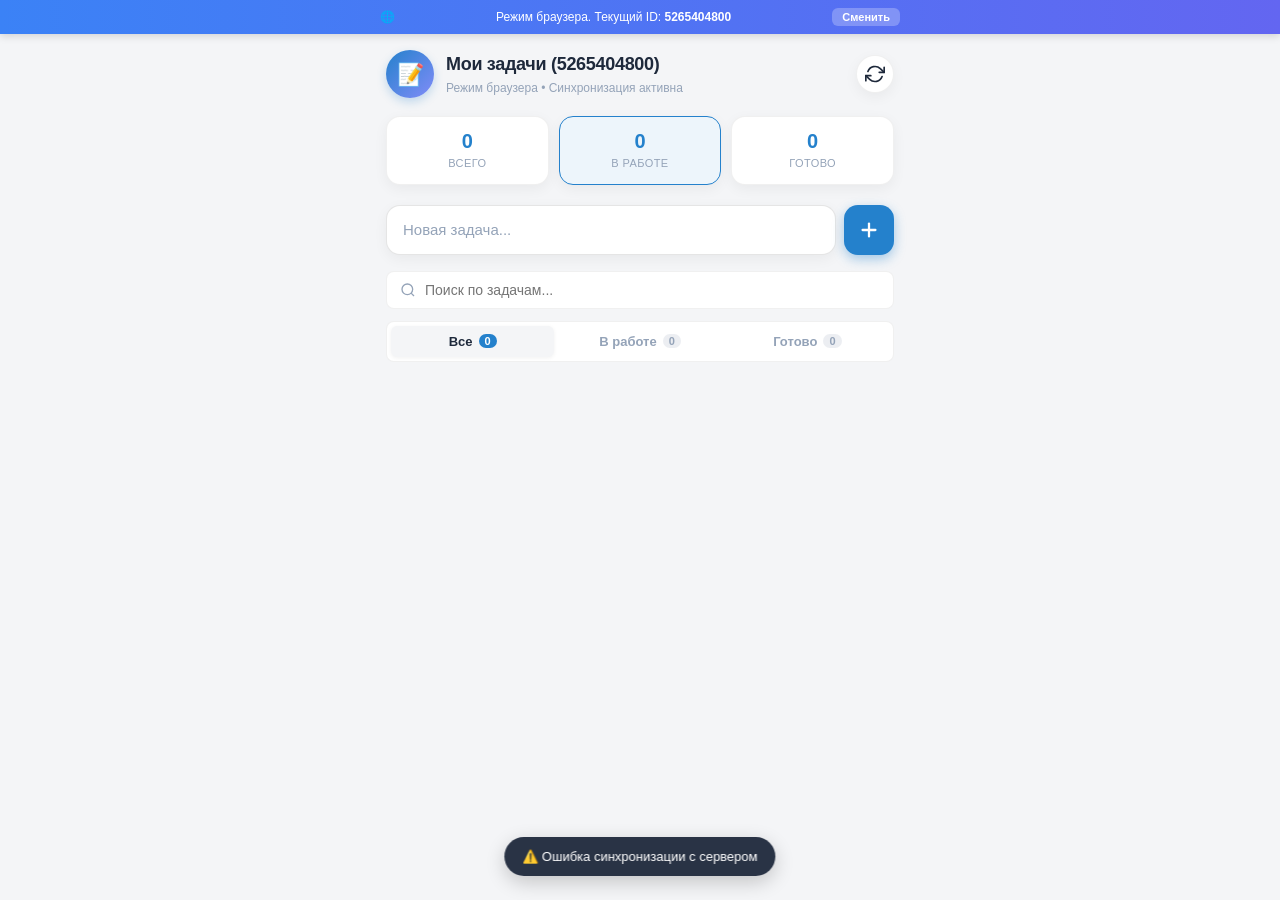
==== webapp/index.html @ 16c37aaf "Добавлен веб-интерфейс, обновлены todo.py и bot.py" ====
<!DOCTYPE html>
<html lang="ru">
<head>
  <meta charset="UTF-8">
  <meta name="viewport" content="width=device-width, initial-scale=1.0, maximum-scale=1.0, user-scalable=no, viewport-fit=cover">
  <title>Todo Mini App</title>
  <!-- Telegram WebApp SDK -->
  <script src="https://telegram.org/js/telegram-web-app.js"></script>
  <!-- Подключение стилей -->
  <link rel="stylesheet" href="style.css">
</head>
<body>
  <!-- Панель для тестирования в обычном браузере (вне Telegram) -->
  <div id="browser-banner" class="browser-banner hidden">
    <div class="browser-banner-content">
      <span class="browser-icon">🌐</span>
      <span class="browser-text">Режим браузера. Текущий ID: <strong id="banner-user-id">local</strong></span>
      <button id="switch-user-btn" class="banner-btn" title="Сменить ID">Сменить</button>
    </div>
  </div>

  <div class="app-container">
    <!-- Шапка приложения -->
    <header class="app-header">
      <div class="user-profile">
        <div class="avatar" id="user-avatar">📝</div>
        <div class="user-details">
          <h1 id="user-name">Мои задачи</h1>
          <p id="user-subtitle" class="user-subtitle">Синхронизация с ботом</p>
        </div>
        <button id="refresh-btn" class="icon-btn" title="Обновить список" aria-label="Обновить">
          <svg viewBox="0 0 24 24" width="20" height="20" stroke="currentColor" stroke-width="2" fill="none" stroke-linecap="round" stroke-linejoin="round">
            <polyline points="23 4 23 10 17 10"></polyline>
            <polyline points="1 20 1 14 7 14"></polyline>
            <path d="M3.51 9a9 9 0 0 1 14.85-3.36L23 10M1 14l4.64 4.36A9 9 0 0 0 20.49 15"></path>
          </svg>
        </button>
      </div>

      <!-- Карточки статистики -->
      <div class="stats-row">
        <div class="stat-card" data-filter="all">
          <div class="stat-number" id="stat-total">0</div>
          <div class="stat-label">Всего</div>
        </div>
        <div class="stat-card active" data-filter="pending">
          <div class="stat-number" id="stat-pending">0</div>
          <div class="stat-label">В работе</div>
        </div>
        <div class="stat-card" data-filter="completed">
          <div class="stat-number" id="stat-completed">0</div>
          <div class="stat-label">Готово</div>
        </div>
      </div>
    </header>

    <!-- Поле быстрого добавления задачи -->
    <section class="add-section">
      <form id="add-task-form" class="add-form">
        <input 
          type="text" 
          id="new-task-input" 
          class="task-input" 
          placeholder="Новая задача..." 
          autocomplete="off"
          maxlength="250"
        />
        <button type="submit" id="add-task-btn" class="add-btn" aria-label="Добавить задачу">
          <svg viewBox="0 0 24 24" width="22" height="22" stroke="currentColor" stroke-width="2.5" fill="none" stroke-linecap="round" stroke-linejoin="round">
            <line x1="12" y1="5" x2="12" y2="19"></line>
            <line x1="5" y1="12" x2="19" y2="12"></line>
          </svg>
        </button>
      </form>
    </section>

    <!-- Поиск и фильтрация -->
    <section class="controls-section">
      <div class="search-box">
        <svg class="search-icon" viewBox="0 0 24 24" width="16" height="16" stroke="currentColor" stroke-width="2" fill="none">
          <circle cx="11" cy="11" r="8"></circle>
          <line x1="21" y1="21" x2="16.65" y2="16.65"></line>
        </svg>
        <input type="text" id="search-input" class="search-input" placeholder="Поиск по задачам..." />
        <button id="clear-search-btn" class="clear-search-btn hidden" aria-label="Очистить поиск">&times;</button>
      </div>

      <div class="tabs-nav">
        <button class="tab-btn active" data-tab="all">Все <span class="tab-badge" id="tab-badge-all">0</span></button>
        <button class="tab-btn" data-tab="pending">В работе <span class="tab-badge" id="tab-badge-pending">0</span></button>
        <button class="tab-btn" data-tab="completed">Готово <span class="tab-badge" id="tab-badge-completed">0</span></button>
      </div>
    </section>

    <!-- Список задач -->
    <main class="tasks-container">
      <div id="loading-indicator" class="loading-state">
        <div class="spinner"></div>
        <p>Загрузка задач...</p>
      </div>

      <div id="empty-state" class="empty-state hidden">
        <div class="empty-icon">🏖️</div>
        <h3 id="empty-title">Дел пока нет!</h3>
        <p id="empty-desc">Напишите новую задачу в поле выше или отправьте сообщение боту.</p>
      </div>

      <ul id="tasks-list" class="tasks-list">
        <!-- Задачи генерируются динамически через JS -->
      </ul>

      <!-- Кнопка очистки выполненных -->
      <div id="clear-completed-wrapper" class="clear-completed-wrapper hidden">
        <button id="clear-completed-btn" class="clear-completed-btn">
          🗑️ Очистить выполненные
        </button>
      </div>
    </main>
  </div>

  <!-- Всплывающие уведомления (Toast) -->
  <div id="toast" class="toast hidden"></div>

  <!-- Подключение скрипта приложения -->
  <script src="app.js"></script>
</body>
</html>
---- webapp/style.css ----
/* ==========================================================================
   Todo Mini App - Стили с поддержкой Telegram WebApp Theme Variables
   ========================================================================== */

:root {
  /* Системные переменные Telegram с дефолтными значениями (Светлая тема) */
  --bg-color: var(--tg-theme-bg-color, #f4f5f7);
  --secondary-bg: var(--tg-theme-secondary-bg-color, #ffffff);
  --section-bg: var(--tg-theme-section-bg-color, #ffffff);
  --text-color: var(--tg-theme-text-color, #1e293b);
  --hint-color: var(--tg-theme-hint-color, #94a3b8);
  --link-color: var(--tg-theme-link-color, #2563eb);
  --btn-color: var(--tg-theme-button-color, #2481cc);
  --btn-text-color: var(--tg-theme-button-text-color, #ffffff);
  --destructive-color: var(--tg-theme-destructive-text-color, #ef4444);
  
  /* Акцентные цвета и тени */
  --accent-blue: #3b82f6;
  --accent-green: #10b981;
  --accent-purple: #8b5cf6;
  --card-border: rgba(0, 0, 0, 0.06);
  --card-shadow: 0 4px 14px rgba(0, 0, 0, 0.05);
  --input-border: rgba(0, 0, 0, 0.1);
  --radius-sm: 8px;
  --radius-md: 14px;
  --radius-lg: 20px;
  --transition: all 0.2s cubic-bezier(0.4, 0, 0.2, 1);
}

/* Автоматическая адаптация для тёмной темы браузера при отсутствии Telegram WebApp */
@media (prefers-color-scheme: dark) {
  :root:not([data-theme="light"]) {
    --bg-color: var(--tg-theme-bg-color, #0f172a);
    --secondary-bg: var(--tg-theme-secondary-bg-color, #1e293b);
    --section-bg: var(--tg-theme-section-bg-color, #1e293b);
    --text-color: var(--tg-theme-text-color, #f8fafc);
    --hint-color: var(--tg-theme-hint-color, #64748b);
    --link-color: var(--tg-theme-link-color, #60a5fa);
    --btn-color: var(--tg-theme-button-color, #38bdf8);
    --card-border: rgba(255, 255, 255, 0.08);
    --card-shadow: 0 4px 16px rgba(0, 0, 0, 0.3);
    --input-border: rgba(255, 255, 255, 0.12);
  }
}

* {
  box-sizing: border-box;
  margin: 0;
  padding: 0;
  -webkit-tap-highlight-color: transparent;
}

body {
  font-family: -apple-system, BlinkMacSystemFont, "Segoe UI", Roboto, Helvetica, Arial, sans-serif;
  background-color: var(--bg-color);
  color: var(--text-color);
  line-height: 1.5;
  font-size: 15px;
  padding-bottom: calc(30px + env(safe-area-inset-bottom));
  padding-top: env(safe-area-inset-top);
  overflow-x: hidden;
  user-select: none;
  -webkit-user-select: none;
}

/* Баннер браузера для тестирования */
.browser-banner {
  background: linear-gradient(90deg, #3b82f6, #6366f1);
  color: #ffffff;
  padding: 8px 14px;
  font-size: 12px;
  font-weight: 500;
  position: sticky;
  top: 0;
  z-index: 100;
  box-shadow: 0 2px 8px rgba(0, 0, 0, 0.15);
}
.browser-banner-content {
  max-width: 520px;
  margin: 0 auto;
  display: flex;
  align-items: center;
  justify-content: space-between;
  gap: 8px;
}
.banner-btn {
  background: rgba(255, 255, 255, 0.25);
  border: none;
  color: #fff;
  padding: 3px 10px;
  border-radius: 6px;
  font-size: 11px;
  font-weight: 600;
  cursor: pointer;
  transition: var(--transition);
}
.banner-btn:hover {
  background: rgba(255, 255, 255, 0.4);
}

/* Главный контейнер */
.app-container {
  max-width: 540px;
  margin: 0 auto;
  padding: 16px 16px 80px 16px;
}

/* Шапка приложения */
.app-header {
  margin-bottom: 20px;
}

.user-profile {
  display: flex;
  align-items: center;
  gap: 12px;
  margin-bottom: 18px;
}

.avatar {
  width: 48px;
  height: 48px;
  border-radius: 50%;
  background: linear-gradient(135deg, var(--btn-color), #818cf8);
  color: #fff;
  display: flex;
  align-items: center;
  justify-content: center;
  font-size: 22px;
  font-weight: 700;
  box-shadow: 0 4px 10px rgba(36, 129, 204, 0.25);
  flex-shrink: 0;
}

.user-details {
  flex: 1;
  min-width: 0;
}

.user-details h1 {
  font-size: 18px;
  font-weight: 700;
  letter-spacing: -0.3px;
  white-space: nowrap;
  overflow: hidden;
  text-overflow: ellipsis;
}

.user-subtitle {
  font-size: 12px;
  color: var(--hint-color);
  margin-top: 1px;
}

.icon-btn {
  width: 38px;
  height: 38px;
  border-radius: 50%;
  border: 1px solid var(--card-border);
  background: var(--secondary-bg);
  color: var(--text-color);
  display: flex;
  align-items: center;
  justify-content: center;
  cursor: pointer;
  box-shadow: var(--card-shadow);
  transition: var(--transition);
  flex-shrink: 0;
}

.icon-btn:active {
  transform: scale(0.92);
}

.icon-btn.rotating svg {
  animation: spin 0.8s linear infinite;
}

@keyframes spin {
  from { transform: rotate(0deg); }
  to { transform: rotate(360deg); }
}

/* Статистика в карточках */
.stats-row {
  display: grid;
  grid-template-columns: repeat(3, 1fr);
  gap: 10px;
}

.stat-card {
  background: var(--secondary-bg);
  border: 1px solid var(--card-border);
  padding: 12px 10px;
  border-radius: var(--radius-md);
  text-align: center;
  box-shadow: var(--card-shadow);
  cursor: pointer;
  transition: var(--transition);
}

.stat-card:active {
  transform: translateY(1px);
}

.stat-card.active {
  border-color: var(--btn-color);
  background: color-mix(in srgb, var(--btn-color) 8%, var(--secondary-bg));
}

.stat-number {
  font-size: 20px;
  font-weight: 800;
  color: var(--btn-color);
  line-height: 1.2;
}

.stat-label {
  font-size: 11px;
  font-weight: 500;
  color: var(--hint-color);
  margin-top: 2px;
  text-transform: uppercase;
  letter-spacing: 0.4px;
}

/* Форма добавления задачи */
.add-section {
  margin-bottom: 16px;
}

.add-form {
  display: flex;
  gap: 8px;
  position: relative;
}

.task-input {
  flex: 1;
  background: var(--secondary-bg);
  border: 1.5px solid var(--input-border);
  color: var(--text-color);
  padding: 13px 16px;
  border-radius: var(--radius-md);
  font-size: 15px;
  outline: none;
  box-shadow: var(--card-shadow);
  transition: var(--transition);
  user-select: text;
  -webkit-user-select: text;
}

.task-input:focus {
  border-color: var(--btn-color);
  box-shadow: 0 0 0 3px color-mix(in srgb, var(--btn-color) 20%, transparent);
}

.task-input::placeholder {
  color: var(--hint-color);
}

.add-btn {
  width: 50px;
  height: 50px;
  border-radius: var(--radius-md);
  border: none;
  background: var(--btn-color);
  color: var(--btn-text-color);
  display: flex;
  align-items: center;
  justify-content: center;
  cursor: pointer;
  box-shadow: 0 4px 12px color-mix(in srgb, var(--btn-color) 40%, transparent);
  transition: var(--transition);
  flex-shrink: 0;
}

.add-btn:active {
  transform: scale(0.94);
}

/* Поиск и фильтры */
.controls-section {
  margin-bottom: 16px;
  display: flex;
  flex-direction: column;
  gap: 12px;
}

.search-box {
  position: relative;
  display: flex;
  align-items: center;
}

.search-icon {
  position: absolute;
  left: 14px;
  color: var(--hint-color);
  pointer-events: none;
}

.search-input {
  width: 100%;
  background: var(--secondary-bg);
  border: 1px solid var(--card-border);
  color: var(--text-color);
  padding: 10px 38px 10px 38px;
  border-radius: var(--radius-sm);
  font-size: 14px;
  outline: none;
  transition: var(--transition);
  user-select: text;
  -webkit-user-select: text;
}

.search-input:focus {
  border-color: var(--btn-color);
}

.clear-search-btn {
  position: absolute;
  right: 10px;
  background: none;
  border: none;
  font-size: 18px;
  color: var(--hint-color);
  cursor: pointer;
  padding: 4px 8px;
}

.tabs-nav {
  display: flex;
  background: var(--secondary-bg);
  padding: 4px;
  border-radius: var(--radius-sm);
  border: 1px solid var(--card-border);
  gap: 4px;
}

.tab-btn {
  flex: 1;
  background: transparent;
  border: none;
  color: var(--hint-color);
  padding: 8px 10px;
  border-radius: 6px;
  font-size: 13px;
  font-weight: 600;
  cursor: pointer;
  display: flex;
  align-items: center;
  justify-content: center;
  gap: 6px;
  transition: var(--transition);
}

.tab-btn.active {
  background: var(--bg-color);
  color: var(--text-color);
  box-shadow: 0 1px 4px rgba(0, 0, 0, 0.06);
}

.tab-badge {
  font-size: 11px;
  background: color-mix(in srgb, var(--hint-color) 18%, transparent);
  color: var(--hint-color);
  padding: 1px 6px;
  border-radius: 10px;
  font-weight: 700;
}

.tab-btn.active .tab-badge {
  background: var(--btn-color);
  color: var(--btn-text-color);
}

/* Список задач */
.tasks-container {
  min-height: 200px;
}

.loading-state {
  display: flex;
  flex-direction: column;
  align-items: center;
  justify-content: center;
  padding: 50px 0;
  color: var(--hint-color);
  gap: 12px;
}

.spinner {
  width: 32px;
  height: 32px;
  border: 3px solid rgba(0, 0, 0, 0.1);
  border-top-color: var(--btn-color);
  border-radius: 50%;
  animation: spin 0.8s linear infinite;
}

.empty-state {
  text-align: center;
  padding: 60px 20px;
  color: var(--hint-color);
}

.empty-icon {
  font-size: 48px;
  margin-bottom: 12px;
}

.empty-state h3 {
  font-size: 16px;
  color: var(--text-color);
  font-weight: 600;
  margin-bottom: 6px;
}

.empty-state p {
  font-size: 13px;
  max-width: 300px;
  margin: 0 auto;
}

.tasks-list {
  list-style: none;
  display: flex;
  flex-direction: column;
  gap: 8px;
}

/* Элемент задачи */
.task-item {
  background: var(--secondary-bg);
  border: 1px solid var(--card-border);
  border-radius: var(--radius-md);
  padding: 12px 14px;
  display: flex;
  align-items: center;
  gap: 12px;
  box-shadow: var(--card-shadow);
  transition: transform 0.2s ease, opacity 0.2s ease, border-color 0.2s ease;
  user-select: text;
  -webkit-user-select: text;
  animation: slideIn 0.25s cubic-bezier(0.16, 1, 0.3, 1);
}

@keyframes slideIn {
  from {
    opacity: 0;
    transform: translateY(6px);
  }
  to {
    opacity: 1;
    transform: translateY(0);
  }
}

.task-item.removing {
  opacity: 0;
  transform: translateX(40px);
}

.task-item.completed {
  opacity: 0.75;
}

/* Чекбокс */
.task-checkbox-wrapper {
  position: relative;
  display: flex;
  align-items: center;
  justify-content: center;
  width: 26px;
  height: 26px;
  cursor: pointer;
  flex-shrink: 0;
}

.task-checkbox {
  width: 22px;
  height: 22px;
  border-radius: 7px;
  border: 2px solid var(--hint-color);
  background: transparent;
  display: flex;
  align-items: center;
  justify-content: center;
  transition: var(--transition);
}

.task-checkbox svg {
  opacity: 0;
  transform: scale(0.5);
  transition: var(--transition);
  stroke: #ffffff;
}

.task-item.completed .task-checkbox {
  background: var(--accent-green);
  border-color: var(--accent-green);
}

.task-item.completed .task-checkbox svg {
  opacity: 1;
  transform: scale(1);
}

/* Текст задачи */
.task-body {
  flex: 1;
  min-width: 0;
  display: flex;
  align-items: center;
  gap: 8px;
}

.task-id-badge {
  font-size: 11px;
  font-weight: 700;
  color: var(--hint-color);
  background: color-mix(in srgb, var(--hint-color) 12%, transparent);
  padding: 2px 6px;
  border-radius: 4px;
  flex-shrink: 0;
}

.task-text {
  font-size: 15px;
  word-break: break-word;
  color: var(--text-color);
  transition: color 0.2s ease, text-decoration 0.2s ease;
  line-height: 1.35;
}

.task-item.completed .task-text {
  text-decoration: line-through;
  color: var(--hint-color);
}

/* Кнопка удаления */
.delete-btn {
  background: transparent;
  border: none;
  color: var(--hint-color);
  width: 32px;
  height: 32px;
  border-radius: 8px;
  display: flex;
  align-items: center;
  justify-content: center;
  cursor: pointer;
  transition: var(--transition);
  flex-shrink: 0;
}

.delete-btn:hover,
.delete-btn:active {
  color: var(--destructive-color);
  background: color-mix(in srgb, var(--destructive-color) 10%, transparent);
}

/* Очистить выполненные */
.clear-completed-wrapper {
  margin-top: 18px;
  text-align: center;
}

.clear-completed-btn {
  background: transparent;
  border: 1px dashed var(--input-border);
  color: var(--hint-color);
  padding: 8px 16px;
  border-radius: var(--radius-sm);
  font-size: 13px;
  cursor: pointer;
  transition: var(--transition);
}

.clear-completed-btn:hover,
.clear-completed-btn:active {
  border-color: var(--destructive-color);
  color: var(--destructive-color);
}

/* Toast сообщения */
.toast {
  position: fixed;
  bottom: 24px;
  left: 50%;
  transform: translateX(-50%) translateY(0);
  background: rgba(30, 41, 59, 0.95);
  color: #fff;
  padding: 10px 18px;
  border-radius: 20px;
  font-size: 13px;
  font-weight: 500;
  box-shadow: 0 6px 20px rgba(0, 0, 0, 0.2);
  z-index: 9999;
  backdrop-filter: blur(8px);
  pointer-events: none;
  animation: toastPop 0.3s ease;
}

@keyframes toastPop {
  from {
    opacity: 0;
    transform: translateX(-50%) translateY(20px);
  }
  to {
    opacity: 1;
    transform: translateX(-50%) translateY(0);
  }
}

.hidden {
  display: none !important;
}
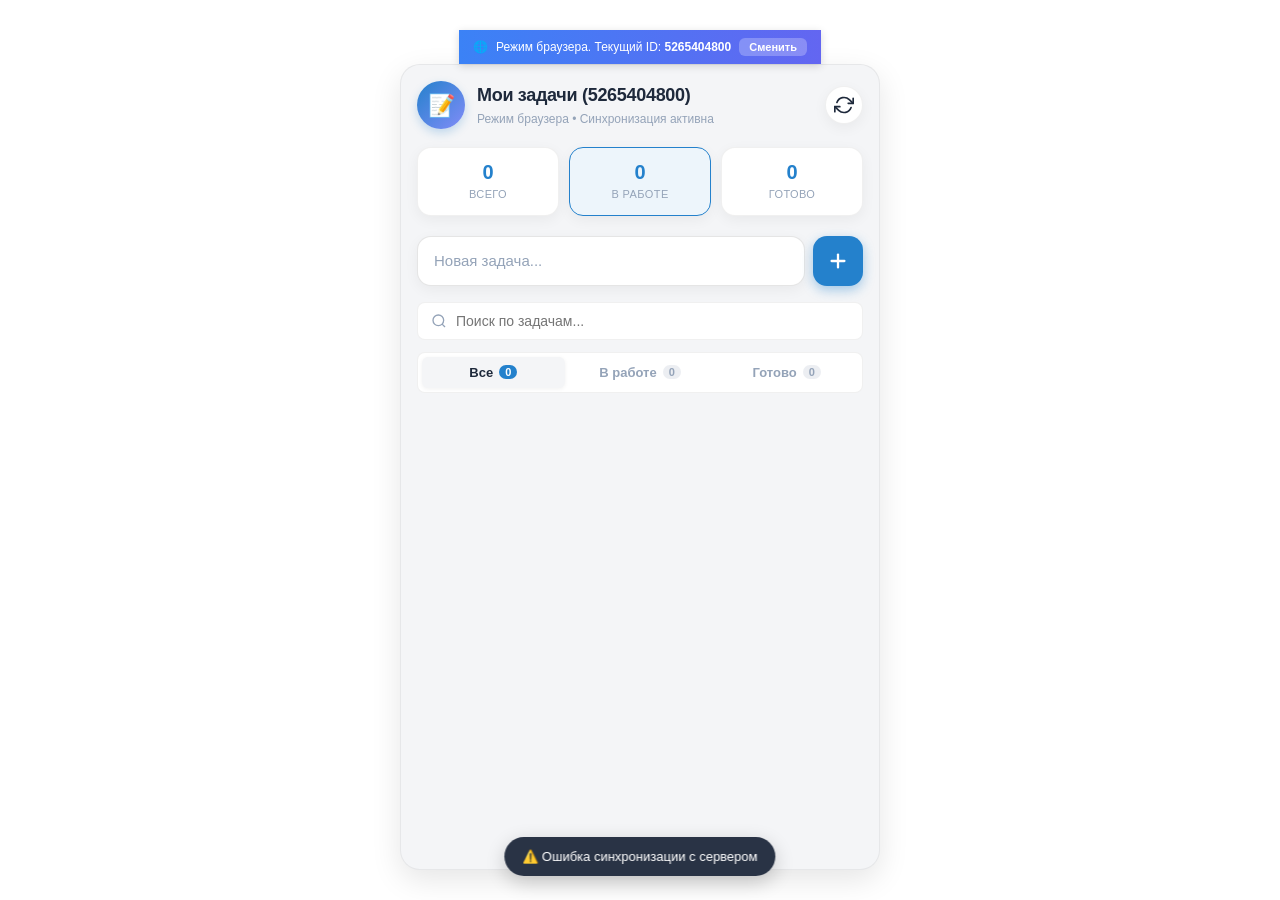
==== commit 092df758: "Remove web_app button, widen task button, narrow reminder button, and restrict fullscreen to mobile " ====
--- a/webapp/index.html
+++ b/webapp/index.html
@@ -2,10 +2,29 @@
 <html lang="ru">
 <head>
   <meta charset="UTF-8">
-  <meta name="viewport" content="width=device-width, initial-scale=1.0, maximum-scale=1.0, user-scalable=no, viewport-fit=cover">
+  <meta name="viewport" content="width=device-width, initial-scale=1.0, maximum-scale=1.0, user-scalable=no, viewport-fit=cover, height=device-height">
   <title>Todo Mini App</title>
   <!-- Telegram WebApp SDK -->
   <script src="https://telegram.org/js/telegram-web-app.js"></script>
+  <script>
+    // Разворачивание на весь экран только на мобильных устройствах, НЕ на компьютере
+    try {
+      if (window.Telegram?.WebApp) {
+        window.Telegram.WebApp.ready();
+        const p = (window.Telegram.WebApp.platform || "").toLowerCase();
+        const isDesktop = ["tdesktop", "macos", "web", "weba", "webk"].includes(p) || window.innerWidth >= 768;
+        if (!isDesktop) {
+          window.Telegram.WebApp.expand();
+          if (typeof window.Telegram.WebApp.requestFullscreen === "function") {
+            window.Telegram.WebApp.requestFullscreen();
+          }
+          if (typeof window.Telegram.WebApp.disableVerticalSwipes === "function") {
+            window.Telegram.WebApp.disableVerticalSwipes();
+          }
+        }
+      }
+    } catch (e) {}
+  </script>
   <!-- Подключение стилей -->
   <link rel="stylesheet" href="style.css">
 </head>
--- a/webapp/style.css
+++ b/webapp/style.css
@@ -50,17 +50,36 @@
   -webkit-tap-highlight-color: transparent;
 }
 
+html {
+  height: 100%;
+  margin: 0;
+  padding: 0;
+  -webkit-text-size-adjust: 100%;
+}
+
 body {
   font-family: -apple-system, BlinkMacSystemFont, "Segoe UI", Roboto, Helvetica, Arial, sans-serif;
   background-color: var(--bg-color);
   color: var(--text-color);
   line-height: 1.5;
   font-size: 15px;
-  padding-bottom: calc(30px + env(safe-area-inset-bottom));
+  margin: 0;
+  padding: 0;
+  padding-bottom: calc(24px + env(safe-area-inset-bottom));
   padding-top: env(safe-area-inset-top);
   overflow-x: hidden;
+  overflow-y: auto;
   user-select: none;
   -webkit-user-select: none;
+  -webkit-overflow-scrolling: touch;
+
+  /* Гарантированное заполнение экрана по высоте */
+  min-height: 100%;
+  min-height: 100vh;
+  min-height: 100dvh;
+  min-height: var(--app-height, var(--tg-viewport-height, 100vh));
+  display: flex;
+  flex-direction: column;
 }
 
 /* Баннер браузера для тестирования */
@@ -98,11 +117,17 @@
   background: rgba(255, 255, 255, 0.4);
 }
 
-/* Главный контейнер */
+/* Главный контейнер на всю доступную высоту */
 .app-container {
+  flex: 1;
+  display: flex;
+  flex-direction: column;
+  width: 100%;
   max-width: 540px;
   margin: 0 auto;
-  padding: 16px 16px 80px 16px;
+  padding: 16px 16px calc(24px + env(safe-area-inset-bottom)) 16px;
+  box-sizing: border-box;
+  min-height: 100%;
 }
 
 /* Шапка приложения */
@@ -377,10 +402,14 @@
 
 /* Список задач */
 .tasks-container {
+  flex: 1;
+  display: flex;
+  flex-direction: column;
   min-height: 200px;
 }
 
 .loading-state {
+  flex: 1;
   display: flex;
   flex-direction: column;
   align-items: center;
@@ -400,8 +429,13 @@
 }
 
 .empty-state {
+  flex: 1;
+  display: flex;
+  flex-direction: column;
+  align-items: center;
+  justify-content: center;
   text-align: center;
-  padding: 60px 20px;
+  padding: 40px 20px;
   color: var(--hint-color);
 }
 
@@ -509,11 +543,12 @@
 
 /* Текст задачи */
 .task-body {
-  flex: 1;
+  flex: 1 1 auto;
   min-width: 0;
   display: flex;
   align-items: center;
   gap: 8px;
+  cursor: pointer;
 }
 
 .task-id-badge {
@@ -527,6 +562,8 @@
 }
 
 .task-text {
+  flex: 1 1 auto;
+  min-width: 0;
   font-size: 15px;
   word-break: break-word;
   color: var(--text-color);
@@ -617,3 +654,80 @@
 .hidden {
   display: none !important;
 }
+
+/* Бейджи и кнопки напоминаний */
+.task-reminder-badge {
+  display: inline-flex;
+  align-items: center;
+  gap: 2px;
+  font-size: 10.5px;
+  font-weight: 600;
+  color: var(--btn-color);
+  background: color-mix(in srgb, var(--btn-color) 12%, transparent);
+  border: 1px solid color-mix(in srgb, var(--btn-color) 25%, transparent);
+  padding: 1px 6px;
+  border-radius: 5px;
+  margin-left: 4px;
+  flex-shrink: 0;
+  white-space: nowrap;
+}
+
+.task-reminder-badge.past {
+  color: #e53935;
+  background: color-mix(in srgb, #e53935 12%, transparent);
+  border-color: color-mix(in srgb, #e53935 25%, transparent);
+}
+
+.remind-btn {
+  background: transparent;
+  border: none;
+  color: var(--hint-color);
+  width: 24px;
+  min-width: 24px;
+  max-width: 24px;
+  height: 28px;
+  padding: 0;
+  border-radius: 6px;
+  display: flex;
+  align-items: center;
+  justify-content: center;
+  cursor: pointer;
+  font-size: 15px;
+  transition: var(--transition);
+  flex-shrink: 0;
+}
+
+.remind-btn:hover,
+.remind-btn:active {
+  color: var(--btn-color);
+  background: color-mix(in srgb, var(--btn-color) 12%, transparent);
+}
+
+.remind-btn.active {
+  color: var(--btn-color);
+}
+
+/* Адаптация для экранов компьютеров и ноутбуков (не на весь экран) */
+@media (min-width: 769px) {
+  body {
+    background-color: var(--secondary-bg);
+    display: flex;
+    align-items: center;
+    justify-content: flex-start;
+    padding: 30px 16px;
+  }
+
+  .app-container {
+    max-width: 480px;
+    width: 100%;
+    margin: 0 auto;
+    background-color: var(--bg-color);
+    border: 1px solid var(--card-border);
+    border-radius: var(--radius-lg);
+    box-shadow: 0 10px 30px rgba(0, 0, 0, 0.1);
+    min-height: auto;
+    max-height: 90vh;
+    overflow-y: auto;
+  }
+}
+
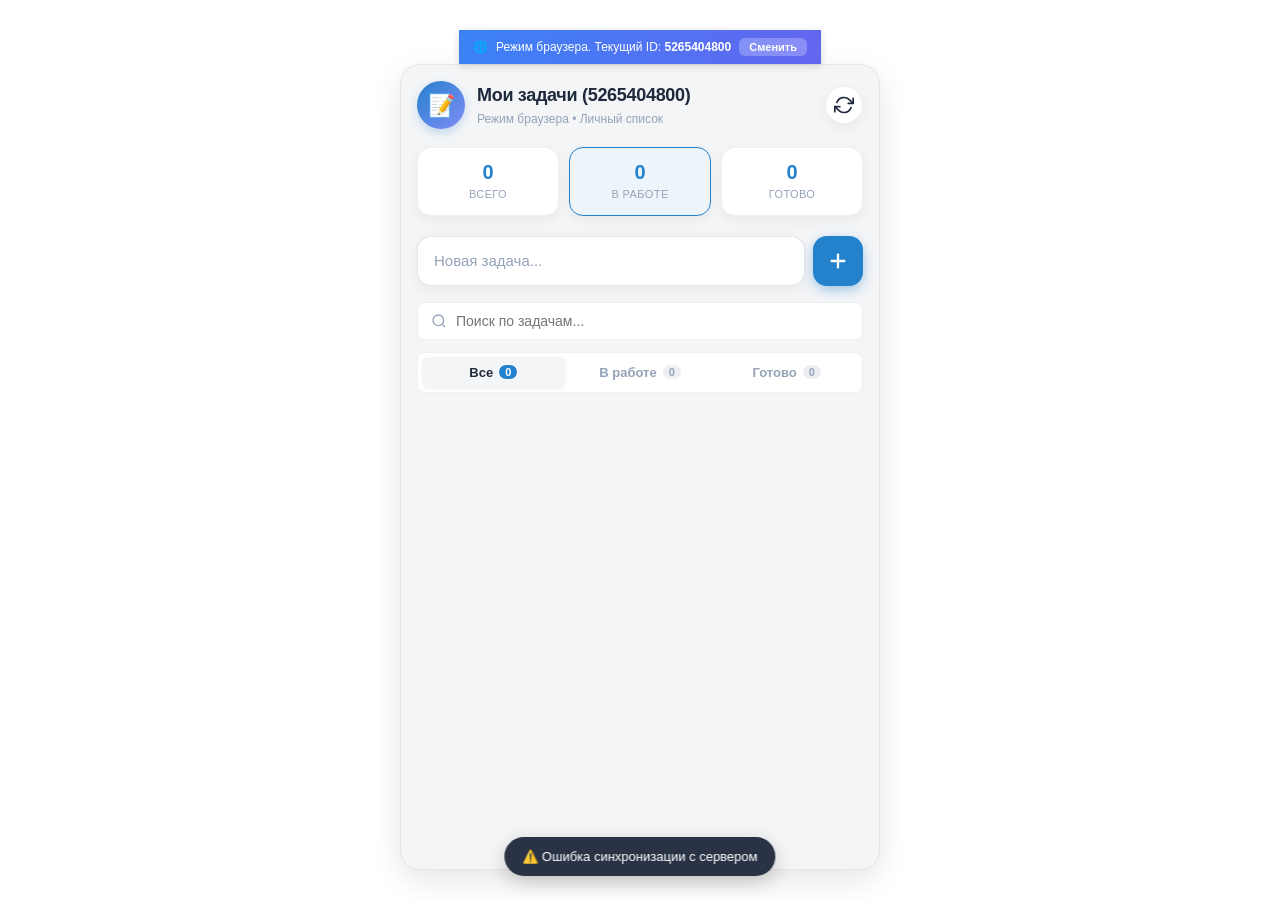
==== commit 3a0a2dfa: "Fix user sync by purging web_ dummy IDs, adding no-cache middleware, and versioning static assets" ====
--- a/webapp/index.html
+++ b/webapp/index.html
@@ -26,7 +26,7 @@
     } catch (e) {}
   </script>
   <!-- Подключение стилей -->
-  <link rel="stylesheet" href="style.css">
+  <link rel="stylesheet" href="style.css?v=2.2.0">
 </head>
 <body>
   <!-- Панель для тестирования в обычном браузере (вне Telegram) -->
@@ -141,6 +141,6 @@
   <div id="toast" class="toast hidden"></div>
 
   <!-- Подключение скрипта приложения -->
-  <script src="app.js"></script>
+  <script src="app.js?v=2.2.0"></script>
 </body>
 </html>
--- a/webapp/style.css
+++ b/webapp/style.css
@@ -128,6 +128,7 @@
   padding: 16px 16px calc(24px + env(safe-area-inset-bottom)) 16px;
   box-sizing: border-box;
   min-height: 100%;
+  max-height: 100%;
 }
 
 /* Шапка приложения */
@@ -726,7 +727,7 @@
     border-radius: var(--radius-lg);
     box-shadow: 0 10px 30px rgba(0, 0, 0, 0.1);
     min-height: auto;
-    max-height: 90vh;
+    max-height: 100%;
     overflow-y: auto;
   }
 }
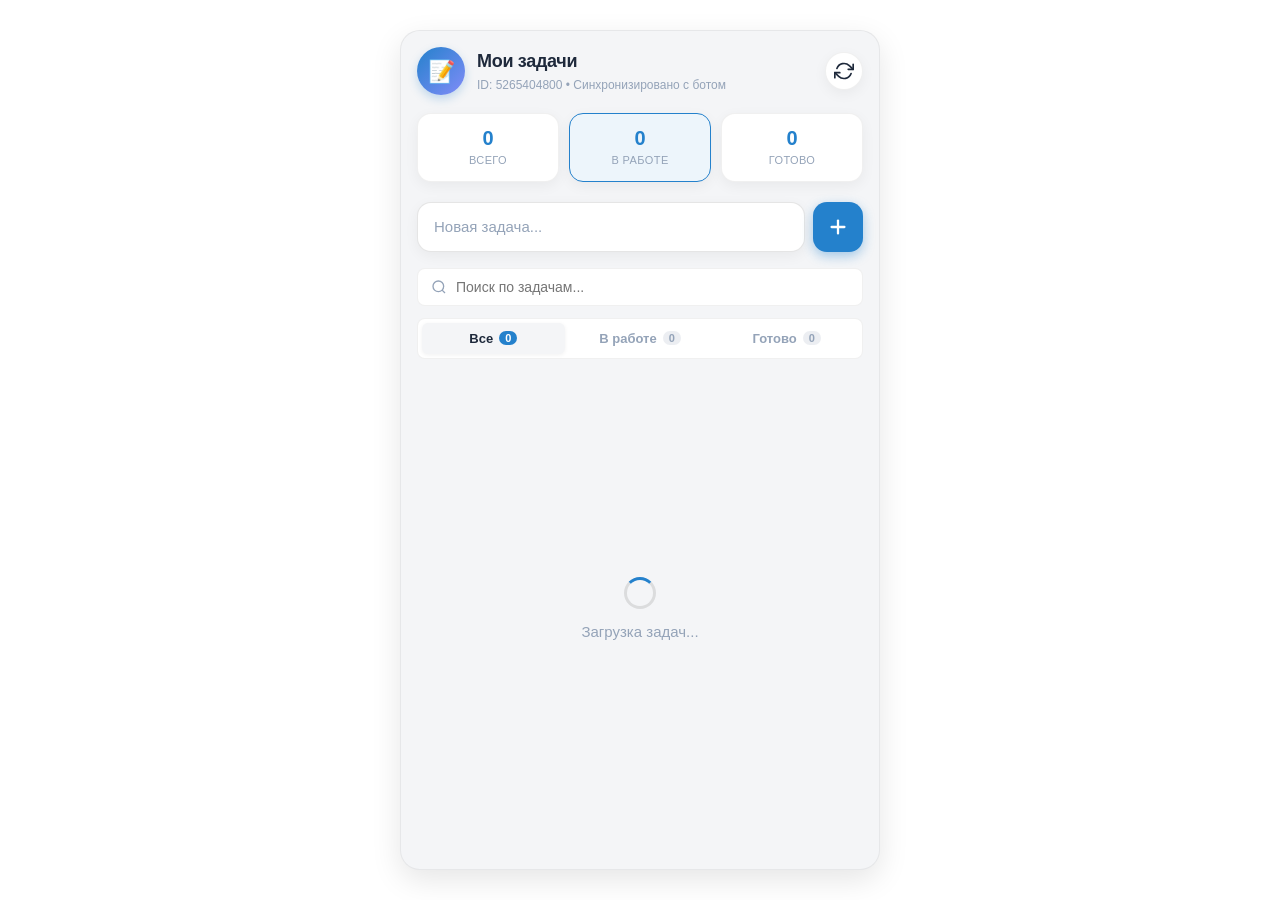
==== commit 8b064836: "Make /webapp, root and menu button open unified Mini App with user tasks" ====
--- a/webapp/index.html
+++ b/webapp/index.html
@@ -29,15 +29,6 @@
   <link rel="stylesheet" href="style.css?v=2.2.0">
 </head>
 <body>
-  <!-- Панель для тестирования в обычном браузере (вне Telegram) -->
-  <div id="browser-banner" class="browser-banner hidden">
-    <div class="browser-banner-content">
-      <span class="browser-icon">🌐</span>
-      <span class="browser-text">Режим браузера. Текущий ID: <strong id="banner-user-id">local</strong></span>
-      <button id="switch-user-btn" class="banner-btn" title="Сменить ID">Сменить</button>
-    </div>
-  </div>
-
   <div class="app-container">
     <!-- Шапка приложения -->
     <header class="app-header">
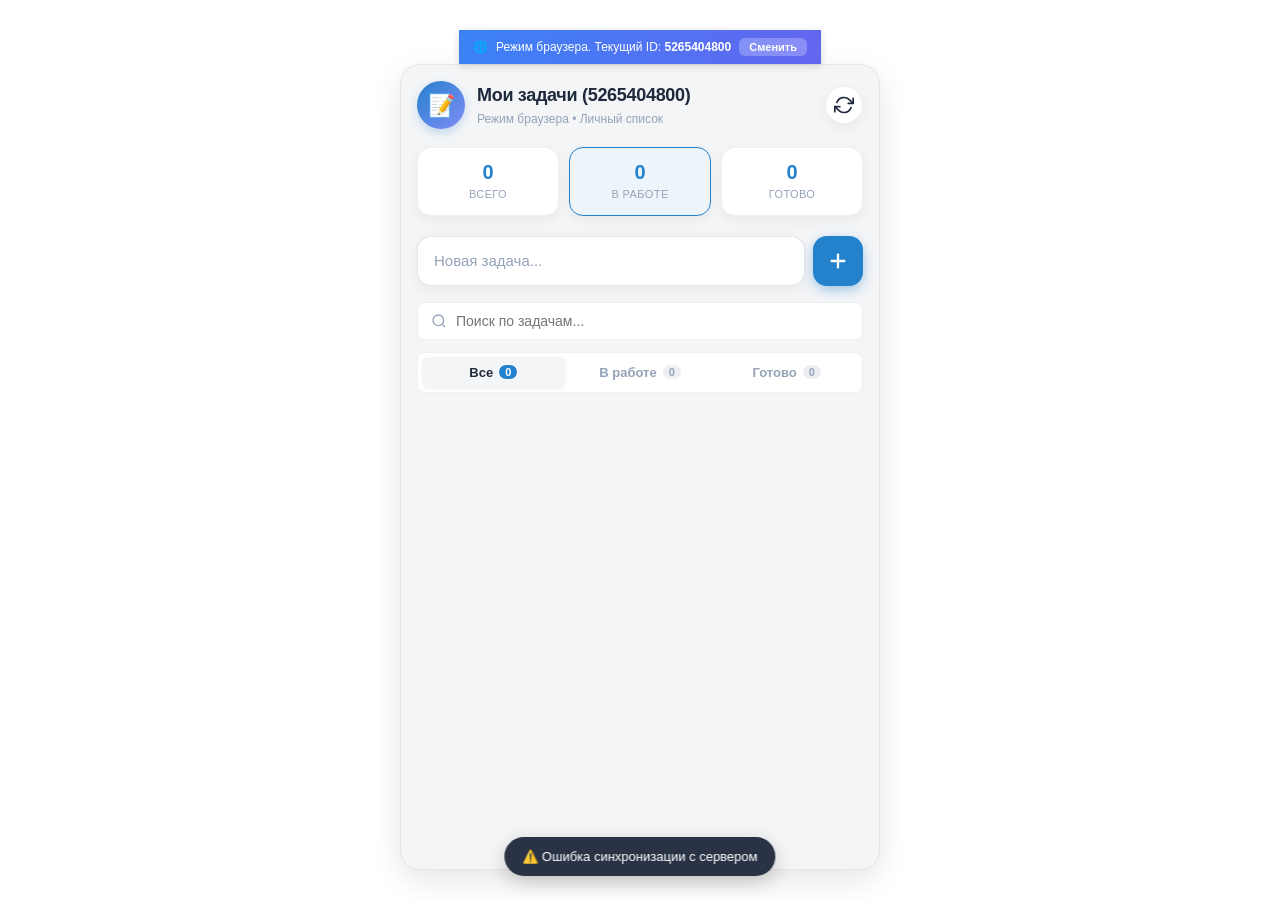
==== commit 665fd69c: "Revert "Make /webapp, root and menu button open unified Mini App with user tasks" This reverts commi" ====
--- a/webapp/index.html
+++ b/webapp/index.html
@@ -29,6 +29,15 @@
   <link rel="stylesheet" href="style.css?v=2.2.0">
 </head>
 <body>
+  <!-- Панель для тестирования в обычном браузере (вне Telegram) -->
+  <div id="browser-banner" class="browser-banner hidden">
+    <div class="browser-banner-content">
+      <span class="browser-icon">🌐</span>
+      <span class="browser-text">Режим браузера. Текущий ID: <strong id="banner-user-id">local</strong></span>
+      <button id="switch-user-btn" class="banner-btn" title="Сменить ID">Сменить</button>
+    </div>
+  </div>
+
   <div class="app-container">
     <!-- Шапка приложения -->
     <header class="app-header">
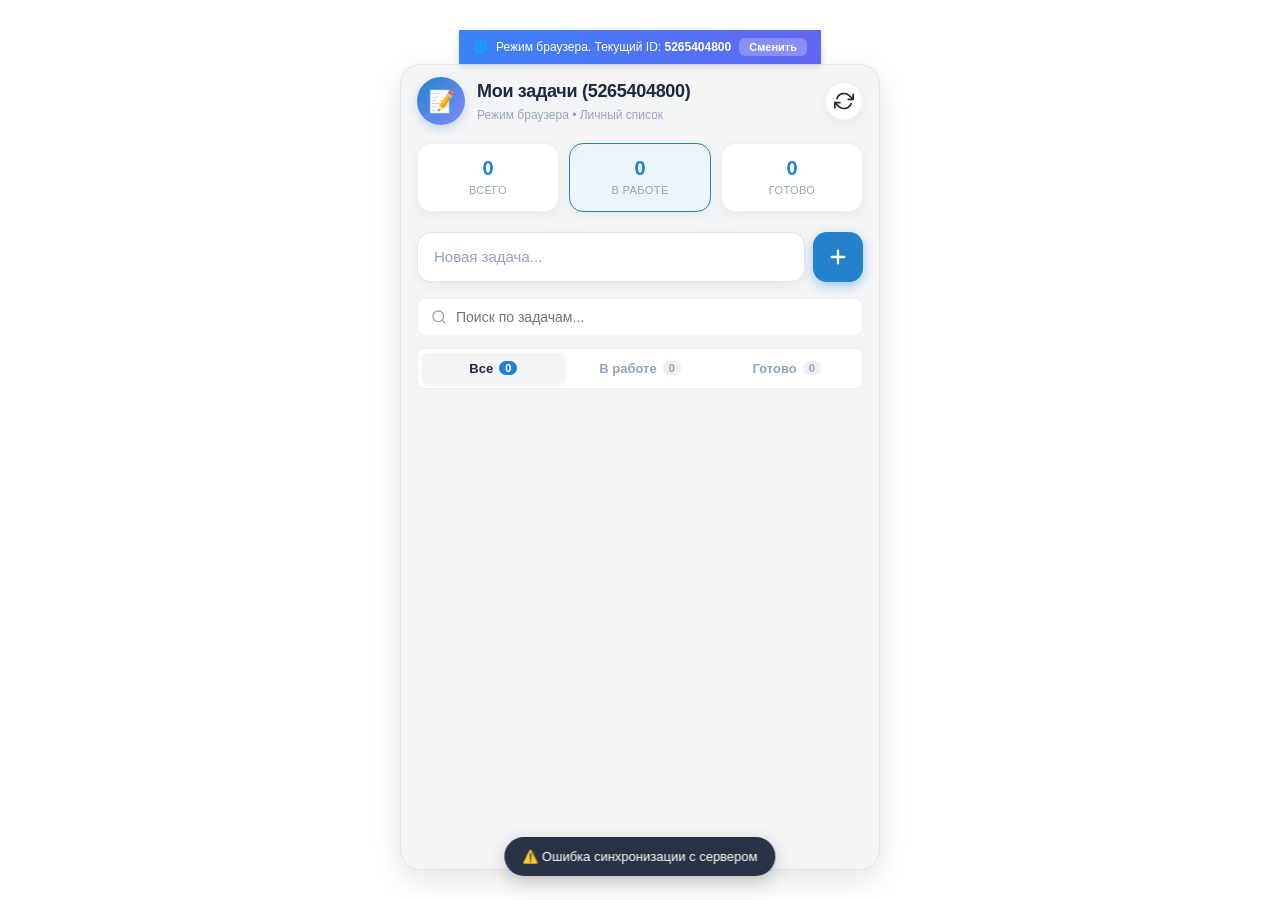
==== commit 4e2947ff: "Apply Telegram content safe area insets and viewport stable height to .app" ====
--- a/webapp/index.html
+++ b/webapp/index.html
@@ -26,7 +26,7 @@
     } catch (e) {}
   </script>
   <!-- Подключение стилей -->
-  <link rel="stylesheet" href="style.css?v=2.2.0">
+  <link rel="stylesheet" href="style.css?v=2.3.0">
 </head>
 <body>
   <!-- Панель для тестирования в обычном браузере (вне Telegram) -->
@@ -38,7 +38,7 @@
     </div>
   </div>
 
-  <div class="app-container">
+  <div class="app app-container">
     <!-- Шапка приложения -->
     <header class="app-header">
       <div class="user-profile">
--- a/webapp/style.css
+++ b/webapp/style.css
@@ -65,8 +65,6 @@
   font-size: 15px;
   margin: 0;
   padding: 0;
-  padding-bottom: calc(24px + env(safe-area-inset-bottom));
-  padding-top: env(safe-area-inset-top);
   overflow-x: hidden;
   overflow-y: auto;
   user-select: none;
@@ -117,18 +115,37 @@
   background: rgba(255, 255, 255, 0.4);
 }
 
-/* Главный контейнер на всю доступную высоту */
+/* Главный контейнер приложения */
+.app,
 .app-container {
+  min-height: var(--tg-viewport-stable-height, 100dvh);
+
+  padding-top: calc(
+    var(--tg-content-safe-area-inset-top, 0px) + 12px
+  );
+
+  padding-right: max(
+    16px,
+    var(--tg-content-safe-area-inset-right, 0px)
+  );
+
+  padding-bottom: max(
+    16px,
+    var(--tg-content-safe-area-inset-bottom, 0px)
+  );
+
+  padding-left: max(
+    16px,
+    var(--tg-content-safe-area-inset-left, 0px)
+  );
+
   flex: 1;
   display: flex;
   flex-direction: column;
   width: 100%;
   max-width: 540px;
   margin: 0 auto;
-  padding: 16px 16px calc(24px + env(safe-area-inset-bottom)) 16px;
   box-sizing: border-box;
-  min-height: 100%;
-  max-height: 100%;
 }
 
 /* Шапка приложения */
